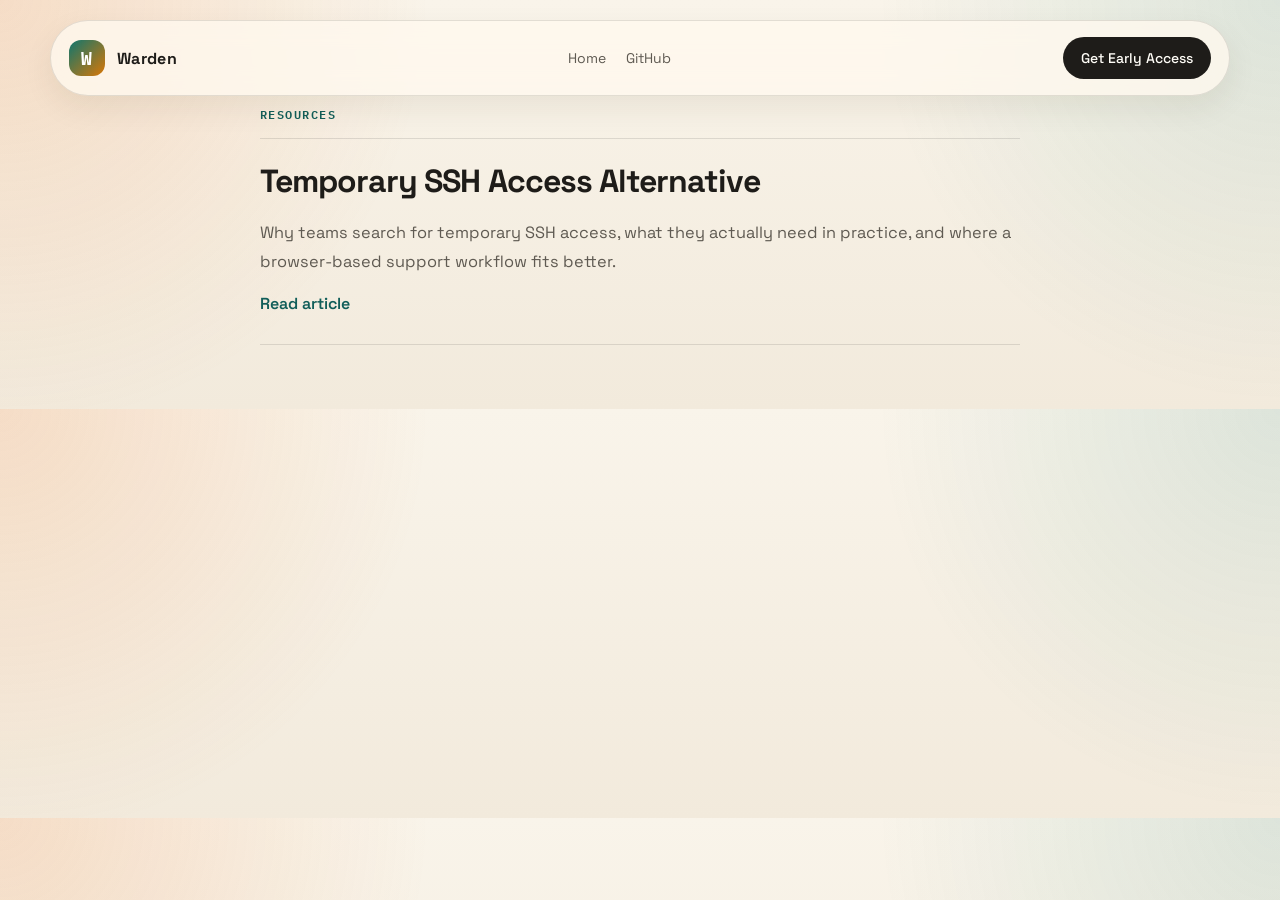
==== landing/resources/index.html @ 4e1c48be "Update landing pages for SEO and resources" ====
<!doctype html>
<html lang="en">
<head>
  <meta charset="utf-8">
  <meta name="viewport" content="width=device-width, initial-scale=1">
  <title>Resources | Warden</title>
  <meta
    name="description"
    content="Technical resources from Warden about remote terminal support and safer alternatives to temporary SSH access.">
  <meta name="robots" content="index,follow">
  <link rel="canonical" href="https://remotewarden.vercel.com/resources/">
  <meta property="og:type" content="website">
  <meta property="og:title" content="Resources | Warden">
  <meta property="og:description" content="Technical resources from Warden about remote terminal support and safer alternatives to temporary SSH access.">
  <meta property="og:url" content="https://remotewarden.vercel.com/resources/">
  <meta property="og:image" content="https://remotewarden.vercel.com/warden-demo-poster.png">
  <meta name="twitter:card" content="summary_large_image">
  <meta name="twitter:title" content="Resources | Warden">
  <meta name="twitter:description" content="Technical resources from Warden about remote terminal support and safer alternatives to temporary SSH access.">
  <meta name="twitter:image" content="https://remotewarden.vercel.com/warden-demo-poster.png">
  <link rel="preconnect" href="https://fonts.googleapis.com">
  <link rel="preconnect" href="https://fonts.gstatic.com" crossorigin>
  <link
    href="https://fonts.googleapis.com/css2?family=IBM+Plex+Mono:wght@400;500;600&family=Space+Grotesk:wght@400;500;700&display=swap"
    rel="stylesheet">
  <link rel="stylesheet" href="../styles.css">
  <script type="application/ld+json">
    {
      "@context": "https://schema.org",
      "@graph": [
        {
          "@type": "CollectionPage",
          "name": "Warden Resources",
          "url": "https://remotewarden.vercel.com/resources/",
          "description": "Technical resources about remote terminal support, SSH alternatives, and safer debugging workflows."
        },
        {
          "@type": "ItemList",
          "itemListElement": [
            {
              "@type": "ListItem",
              "position": 1,
              "url": "https://remotewarden.vercel.com/resources/temporary-ssh-access-alternative.html",
              "name": "Temporary SSH Access Alternative"
            }
          ]
        },
        {
          "@type": "Organization",
          "name": "Warden",
          "url": "https://remotewarden.vercel.com/",
          "sameAs": [
            "https://github.com/AIRemoteWarden/warden"
          ]
        }
      ]
    }
  </script>
</head>
<body>
  <div class="page-shell">
    <header class="site-header">
      <a class="brand" href="../index.html">
        <span class="brand-mark">W</span>
        <span>Warden</span>
      </a>
      <nav class="site-nav" aria-label="Primary">
        <a href="../index.html">Home</a>
        <a href="https://github.com/AIRemoteWarden/warden">GitHub</a>
      </nav>
      <a class="nav-cta" href="https://forms.gle/9SvjdmgCitrLMA9J7">Get Early Access</a>
    </header>

    <main id="top">
      <section class="resource-listing" id="library">
        <div class="resource-list-heading">Resources</div>
        <article class="resource-article">
          <h2><a href="temporary-ssh-access-alternative.html">Temporary SSH Access Alternative</a></h2>
          <p>Why teams search for temporary SSH access, what they actually need in practice, and where a browser-based support workflow fits better.</p>
          <a class="resource-article-link" href="temporary-ssh-access-alternative.html">Read article</a>
        </article>
      </section>
    </main>
  </div>
</body>
</html>
---- landing/styles.css ----
:root {
  --bg: #f5efe4;
  --paper: rgba(255, 252, 246, 0.82);
  --panel: #fffaf1;
  --ink: #1e1c19;
  --muted: #5f5a52;
  --line: rgba(30, 28, 25, 0.12);
  --accent: #0f766e;
  --accent-strong: #115e59;
  --accent-soft: rgba(15, 118, 110, 0.12);
  --warn: #b45309;
  --shadow: 0 28px 80px rgba(66, 45, 11, 0.12);
  --radius-lg: 28px;
  --radius-md: 20px;
  --radius-sm: 14px;
}

* {
  box-sizing: border-box;
}

html {
  scroll-behavior: smooth;
}

body {
  margin: 0;
  color: var(--ink);
  font-family: "Space Grotesk", "Segoe UI", sans-serif;
  background:
    radial-gradient(circle at top left, rgba(229, 115, 37, 0.18), transparent 32%),
    radial-gradient(circle at top right, rgba(15, 118, 110, 0.12), transparent 30%),
    linear-gradient(180deg, #f9f4ea 0%, #f2eadc 100%);
}

a {
  color: inherit;
  text-decoration: none;
}

.page-shell {
  width: min(1180px, calc(100vw - 32px));
  margin: 0 auto;
  padding: 20px 0 64px;
}

.site-header {
  position: sticky;
  top: 16px;
  z-index: 10;
  display: flex;
  align-items: center;
  justify-content: space-between;
  gap: 20px;
  padding: 16px 18px;
  border: 1px solid var(--line);
  border-radius: 999px;
  background: rgba(255, 249, 239, 0.78);
  box-shadow: 0 12px 30px rgba(66, 45, 11, 0.08);
  backdrop-filter: blur(12px);
}

.brand {
  display: inline-flex;
  align-items: center;
  gap: 12px;
  font-weight: 700;
  letter-spacing: 0.02em;
}

.brand-mark {
  width: 36px;
  height: 36px;
  display: inline-grid;
  place-items: center;
  border-radius: 12px;
  background: linear-gradient(135deg, #0f766e, #d97706);
  color: #fff;
  font-family: "IBM Plex Mono", monospace;
  font-size: 18px;
}

.site-nav {
  display: inline-flex;
  align-items: center;
  gap: 20px;
  color: var(--muted);
  font-size: 14px;
}

.nav-cta {
  padding: 12px 18px;
  border-radius: 999px;
  background: var(--ink);
  color: #fffdf7;
  font-size: 14px;
  font-weight: 500;
}

.hero {
  display: grid;
  grid-template-columns: minmax(0, 1.08fr) minmax(320px, 0.92fr);
  gap: 28px;
  align-items: start;
  padding: 72px 0 44px;
}

.hero-intro {
  grid-column: 1 / -1;
  max-width: 860px;
}

.eyebrow {
  display: inline-flex;
  align-items: center;
  gap: 8px;
  margin-bottom: 18px;
  font-family: "IBM Plex Mono", monospace;
  font-size: 12px;
  font-weight: 600;
  letter-spacing: 0.12em;
  text-transform: uppercase;
  color: var(--accent-strong);
}

.hero h1,
.section-heading h2,
.cta-panel h2 {
  margin: 0;
  letter-spacing: -0.04em;
  line-height: 0.98;
}

.hero h1 {
  max-width: none;
  font-size: clamp(3.2rem, 9vw, 6.6rem);
}

.hero-text {
  max-width: 58ch;
  margin: 26px 0 0;
  color: var(--muted);
  font-size: 1.08rem;
  line-height: 1.75;
}

.hero-actions,
.cta-actions {
  display: flex;
  flex-wrap: wrap;
  gap: 14px;
  margin-top: 28px;
}

.button {
  display: inline-flex;
  align-items: center;
  justify-content: center;
  min-height: 52px;
  padding: 0 22px;
  border-radius: 999px;
  font-weight: 600;
}

.button-primary {
  background: var(--accent);
  color: #f6f3ea;
  box-shadow: 0 18px 40px rgba(15, 118, 110, 0.2);
}

.button-secondary {
  border: 1px solid var(--line);
  background: rgba(255, 250, 241, 0.64);
}

.signal-list {
  display: grid;
  gap: 10px;
  margin: 28px 0 0;
  padding: 0;
  list-style: none;
  color: var(--muted);
}

.signal-list li {
  position: relative;
  padding-left: 24px;
}

.signal-list li::before {
  content: "";
  position: absolute;
  left: 0;
  top: 10px;
  width: 10px;
  height: 10px;
  border-radius: 999px;
  background: linear-gradient(135deg, var(--accent), #d97706);
}

.hero-panel,
.info-card,
.step-card,
.security-card,
.audience-card,
.faq-item,
.cta-panel {
  border: 1px solid var(--line);
  border-radius: var(--radius-lg);
  background: var(--paper);
  box-shadow: var(--shadow);
}

.hero-panel {
  padding: 22px;
  background:
    linear-gradient(180deg, rgba(255, 248, 236, 0.92), rgba(254, 251, 244, 0.78)),
    linear-gradient(135deg, rgba(15, 118, 110, 0.06), rgba(217, 119, 6, 0.08));
}

.panel-topbar {
  display: flex;
  gap: 10px;
  margin-bottom: 16px;
}

.panel-pill {
  padding: 8px 12px;
  border-radius: 999px;
  background: rgba(30, 28, 25, 0.07);
  font-family: "IBM Plex Mono", monospace;
  font-size: 12px;
}

.panel-pill-accent {
  background: var(--accent-soft);
  color: var(--accent-strong);
}

.demo-video {
  display: block;
  width: 100%;
  border: 1px solid rgba(30, 28, 25, 0.1);
  border-radius: 22px;
  background: #181511;
  box-shadow: inset 0 1px 0 rgba(255, 255, 255, 0.04);
  aspect-ratio: 16 / 10;
  object-fit: cover;
}

.demo-footnote,
.cta-note {
  margin: 14px 0 0;
  color: var(--muted);
  font-size: 14px;
  line-height: 1.6;
}

.trust-strip {
  display: grid;
  grid-template-columns: repeat(3, minmax(0, 1fr));
  gap: 12px;
  margin: 8px 0 56px;
}

.trust-strip div {
  padding: 18px 20px;
  border: 1px solid var(--line);
  border-radius: var(--radius-md);
  background: rgba(255, 252, 246, 0.58);
  font-family: "IBM Plex Mono", monospace;
  font-size: 13px;
  color: var(--muted);
}

.section-grid,
.comparison-section,
.workflow-section,
.security-section,
.audience-section,
.faq-section,
.cta-section {
  margin-top: 66px;
}

.section-heading {
  display: grid;
  gap: 12px;
  margin-bottom: 28px;
}

.section-heading h2,
.cta-panel h2 {
  max-width: 12ch;
  font-size: clamp(2.2rem, 6vw, 4.4rem);
}

.section-heading.narrow h2 {
  max-width: 13ch;
}

.faq-heading {
  margin-bottom: 22px;
}

.faq-heading h2 {
  max-width: none;
  font-size: clamp(3rem, 8vw, 5.8rem);
}

.card-grid,
.workflow-grid,
.security-grid,
.audience-grid,
.faq-list {
  display: grid;
  gap: 18px;
}

.card-grid {
  grid-template-columns: repeat(2, minmax(0, 1fr));
}

.workflow-grid {
  grid-template-columns: repeat(3, minmax(0, 1fr));
}

.security-grid,
.audience-grid {
  grid-template-columns: repeat(2, minmax(0, 1fr));
}

.info-card,
.step-card,
.security-card,
.audience-card,
.faq-item {
  padding: 24px;
}

.info-card h3,
.step-card h3,
.audience-card h3,
.faq-item h3 {
  margin: 0 0 12px;
  font-size: 1.2rem;
}

.info-card p,
.step-card p,
.security-card p,
.audience-card p,
.faq-item p,
.cta-panel p {
  margin: 0;
  color: var(--muted);
  line-height: 1.75;
}

.comparison-table {
  overflow: hidden;
  border: 1px solid var(--line);
  border-radius: var(--radius-lg);
  background: rgba(255, 252, 246, 0.7);
  box-shadow: var(--shadow);
}

.comparison-row {
  display: grid;
  grid-template-columns: 1.15fr 1fr 1fr;
}

.comparison-row > div {
  padding: 18px 20px;
  border-top: 1px solid var(--line);
  color: var(--muted);
  line-height: 1.65;
}

.comparison-row > div:first-child {
  color: var(--ink);
  font-weight: 600;
}

.comparison-header > div {
  border-top: none;
  font-family: "IBM Plex Mono", monospace;
  font-size: 12px;
  letter-spacing: 0.08em;
  text-transform: uppercase;
  color: var(--accent-strong);
}

.comparison-highlight {
  background: linear-gradient(90deg, rgba(15, 118, 110, 0.08), rgba(217, 119, 6, 0.06));
}

.step-index,
.security-label {
  display: inline-flex;
  margin-bottom: 16px;
  padding: 8px 12px;
  border-radius: 999px;
  background: var(--accent-soft);
  color: var(--accent-strong);
  font-family: "IBM Plex Mono", monospace;
  font-size: 12px;
  letter-spacing: 0.08em;
  text-transform: uppercase;
}

.cta-panel {
  padding: 34px;
  background:
    radial-gradient(circle at top right, rgba(15, 118, 110, 0.14), transparent 32%),
    radial-gradient(circle at bottom left, rgba(217, 119, 6, 0.12), transparent 28%),
    rgba(255, 251, 244, 0.85);
}

.resource-home,
.resource-listing,
.resource-note {
  width: min(760px, 100%);
  margin: 0 auto;
}

.resource-home {
  padding: 72px 0 28px;
}

.resource-home h1 {
  margin: 0;
  font-size: clamp(2rem, 5vw, 3.4rem);
  letter-spacing: -0.03em;
  line-height: 1.05;
}

.resource-home p,
.resource-article p,
.resource-note p {
  margin: 18px 0 0;
  color: var(--muted);
  font-size: 1.02rem;
  line-height: 1.8;
}

.resource-listing {
  padding: 8px 0 0;
}

.resource-list-heading {
  padding-bottom: 14px;
  border-bottom: 1px solid var(--line);
  font-family: "IBM Plex Mono", monospace;
  font-size: 12px;
  font-weight: 600;
  letter-spacing: 0.12em;
  text-transform: uppercase;
  color: var(--accent-strong);
}

.resource-article {
  padding: 24px 0 30px;
  border-bottom: 1px solid var(--line);
}

.resource-article h2 {
  margin: 0;
  font-size: clamp(1.5rem, 3vw, 2rem);
  letter-spacing: -0.03em;
  line-height: 1.15;
}

.resource-article-link {
  display: inline-flex;
  margin-top: 16px;
  color: var(--accent-strong);
  font-weight: 600;
}

.resource-note {
  padding-top: 24px;
}

.article-shell {
  width: min(760px, 100%);
  margin: 0 auto;
  padding: 64px 0 24px;
}

.article-header {
  padding-bottom: 28px;
  border-bottom: 1px solid var(--line);
}

.article-header h1 {
  margin: 0;
  font-size: clamp(2rem, 5vw, 3.2rem);
  letter-spacing: -0.03em;
  line-height: 1.05;
}

.article-dek,
.article-section p,
.article-list,
.article-footer p {
  color: var(--muted);
  font-size: 1.02rem;
  line-height: 1.8;
}

.article-dek {
  margin: 18px 0 0;
}

.article-section {
  padding-top: 30px;
}

.article-section h2,
.article-section h3 {
  margin: 0;
  letter-spacing: -0.02em;
  line-height: 1.2;
}

.article-section h2 {
  font-size: clamp(1.5rem, 3vw, 2rem);
}

.article-section h3 {
  margin-top: 24px;
  font-size: 1.15rem;
}

.article-section p {
  margin: 14px 0 0;
}

.article-list {
  margin: 14px 0 0;
  padding-left: 20px;
}

.article-list li + li {
  margin-top: 10px;
}

.article-callout {
  margin-top: 18px;
  padding: 18px 20px;
  border: 1px solid var(--line);
  border-radius: var(--radius-md);
  background: rgba(255, 252, 246, 0.72);
}

.article-callout p {
  margin: 0;
}

.article-table {
  margin-top: 18px;
  overflow: hidden;
  border: 1px solid var(--line);
  border-radius: var(--radius-lg);
  background: rgba(255, 252, 246, 0.7);
  box-shadow: var(--shadow);
}

.article-footer {
  padding-top: 34px;
  border-top: 1px solid var(--line);
  margin-top: 36px;
}

.article-footer p {
  margin: 0;
}

.article-footer-actions {
  display: flex;
  flex-wrap: wrap;
  gap: 14px;
  margin-top: 22px;
}

@media (max-width: 1024px) {
  .site-header {
    border-radius: 28px;
    flex-wrap: wrap;
    justify-content: center;
  }

  .hero,
  .card-grid,
  .workflow-grid,
  .security-grid,
  .audience-grid,
  .trust-strip,
  .comparison-row {
    grid-template-columns: 1fr;
  }

  .hero {
    padding-top: 42px;
  }

  .hero h1,
  .section-heading h2,
  .cta-panel h2 {
    max-width: none;
  }

  .article-shell {
    padding-top: 44px;
  }
}

@media (max-width: 720px) {
  .page-shell {
    width: min(100vw - 20px, 1180px);
    padding-top: 10px;
  }

  .site-header {
    position: static;
    gap: 16px;
    padding: 18px;
  }

  .site-nav {
    flex-wrap: wrap;
    justify-content: center;
  }

  .hero-panel,
  .info-card,
  .step-card,
  .security-card,
  .audience-card,
  .faq-item,
  .cta-panel {
    border-radius: 22px;
  }

  .button,
  .nav-cta {
    width: 100%;
  }
}
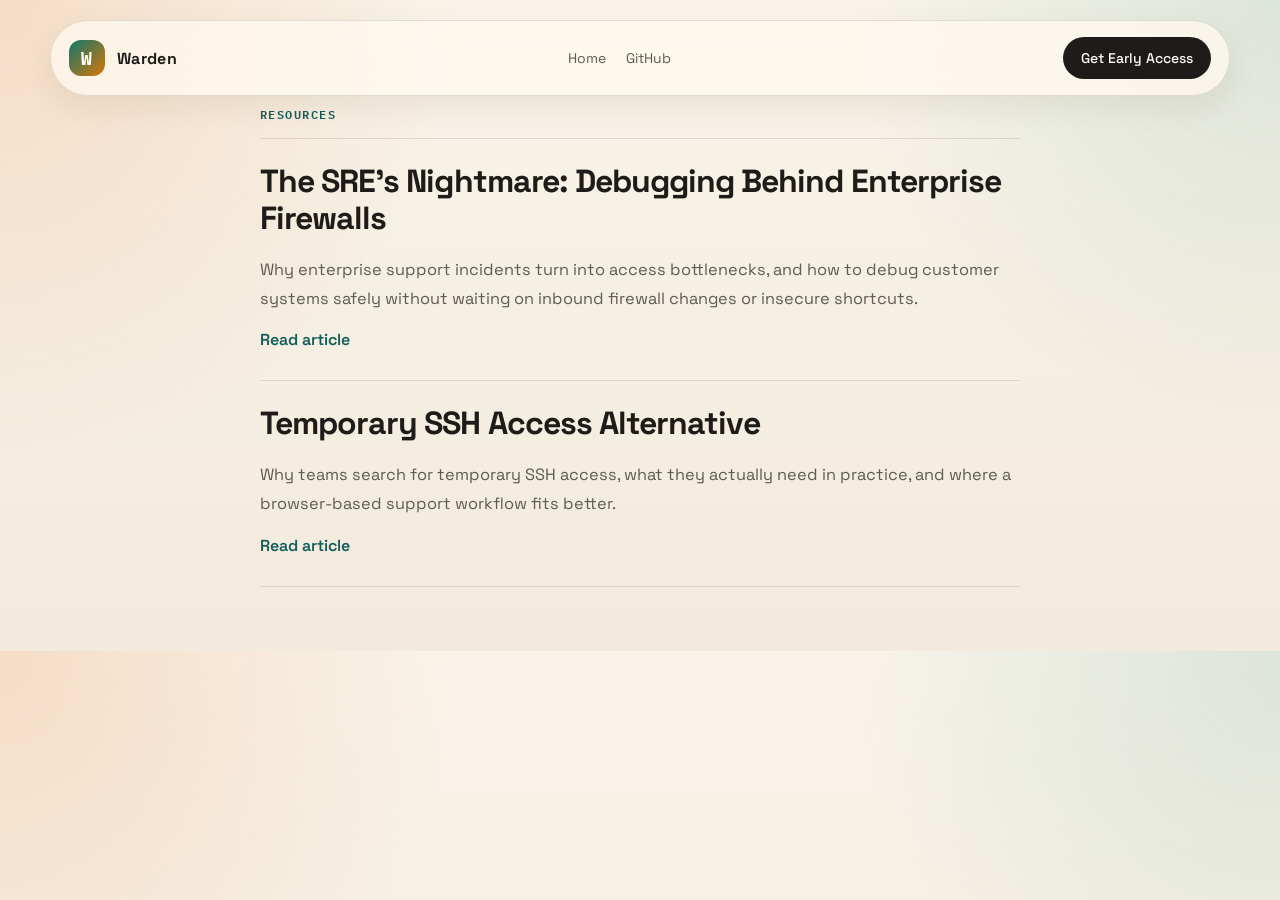
==== commit 2518f082: "Add enterprise firewall debugging resource" ====
--- a/landing/resources/index.html
+++ b/landing/resources/index.html
@@ -40,6 +40,12 @@
             {
               "@type": "ListItem",
               "position": 1,
+              "url": "https://remotewarden.vercel.com/resources/debugging-behind-enterprise-firewalls.html",
+              "name": "The SRE's Nightmare: Debugging Behind Enterprise Firewalls"
+            },
+            {
+              "@type": "ListItem",
+              "position": 2,
               "url": "https://remotewarden.vercel.com/resources/temporary-ssh-access-alternative.html",
               "name": "Temporary SSH Access Alternative"
             }
@@ -75,6 +81,11 @@
       <section class="resource-listing" id="library">
         <div class="resource-list-heading">Resources</div>
         <article class="resource-article">
+          <h2><a href="debugging-behind-enterprise-firewalls.html">The SRE's Nightmare: Debugging Behind Enterprise Firewalls</a></h2>
+          <p>Why enterprise support incidents turn into access bottlenecks, and how to debug customer systems safely without waiting on inbound firewall changes or insecure shortcuts.</p>
+          <a class="resource-article-link" href="debugging-behind-enterprise-firewalls.html">Read article</a>
+        </article>
+        <article class="resource-article">
           <h2><a href="temporary-ssh-access-alternative.html">Temporary SSH Access Alternative</a></h2>
           <p>Why teams search for temporary SSH access, what they actually need in practice, and where a browser-based support workflow fits better.</p>
           <a class="resource-article-link" href="temporary-ssh-access-alternative.html">Read article</a>
--- a/landing/styles.css
+++ b/landing/styles.css
@@ -511,6 +511,11 @@
 
 .article-dek {
   margin: 18px 0 0;
+  max-width: 62ch;
+  font-size: 0.94rem;
+  line-height: 1.7;
+  font-weight: 500;
+  letter-spacing: 0.01em;
 }
 
 .article-section {
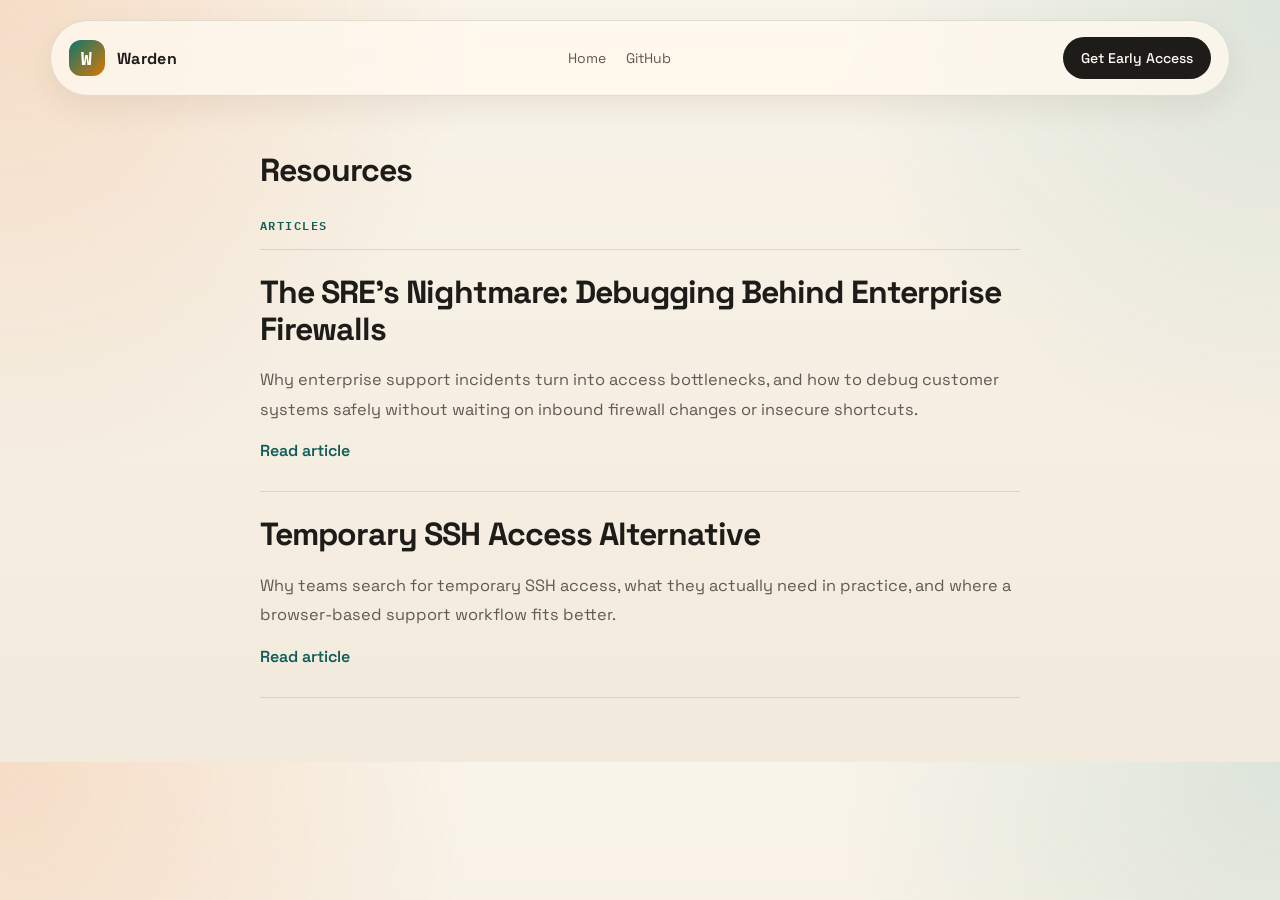
==== commit 6aa55286: "Add H1 to resources index" ====
--- a/landing/resources/index.html
+++ b/landing/resources/index.html
@@ -8,16 +8,16 @@
     name="description"
     content="Technical resources from Warden about remote terminal support and safer alternatives to temporary SSH access.">
   <meta name="robots" content="index,follow">
-  <link rel="canonical" href="https://remotewarden.vercel.com/resources/">
+  <link rel="canonical" href="https://remotewarden.vercel.app/resources/">
   <meta property="og:type" content="website">
   <meta property="og:title" content="Resources | Warden">
   <meta property="og:description" content="Technical resources from Warden about remote terminal support and safer alternatives to temporary SSH access.">
-  <meta property="og:url" content="https://remotewarden.vercel.com/resources/">
-  <meta property="og:image" content="https://remotewarden.vercel.com/warden-demo-poster.png">
+  <meta property="og:url" content="https://remotewarden.vercel.app/resources/">
+  <meta property="og:image" content="https://remotewarden.vercel.app/warden-demo-poster.png">
   <meta name="twitter:card" content="summary_large_image">
   <meta name="twitter:title" content="Resources | Warden">
   <meta name="twitter:description" content="Technical resources from Warden about remote terminal support and safer alternatives to temporary SSH access.">
-  <meta name="twitter:image" content="https://remotewarden.vercel.com/warden-demo-poster.png">
+  <meta name="twitter:image" content="https://remotewarden.vercel.app/warden-demo-poster.png">
   <link rel="preconnect" href="https://fonts.googleapis.com">
   <link rel="preconnect" href="https://fonts.gstatic.com" crossorigin>
   <link
@@ -31,7 +31,7 @@
         {
           "@type": "CollectionPage",
           "name": "Warden Resources",
-          "url": "https://remotewarden.vercel.com/resources/",
+          "url": "https://remotewarden.vercel.app/resources/",
           "description": "Technical resources about remote terminal support, SSH alternatives, and safer debugging workflows."
         },
         {
@@ -40,13 +40,13 @@
             {
               "@type": "ListItem",
               "position": 1,
-              "url": "https://remotewarden.vercel.com/resources/debugging-behind-enterprise-firewalls.html",
+              "url": "https://remotewarden.vercel.app/resources/debugging-behind-enterprise-firewalls.html",
               "name": "The SRE's Nightmare: Debugging Behind Enterprise Firewalls"
             },
             {
               "@type": "ListItem",
               "position": 2,
-              "url": "https://remotewarden.vercel.com/resources/temporary-ssh-access-alternative.html",
+              "url": "https://remotewarden.vercel.app/resources/temporary-ssh-access-alternative.html",
               "name": "Temporary SSH Access Alternative"
             }
           ]
@@ -54,7 +54,7 @@
         {
           "@type": "Organization",
           "name": "Warden",
-          "url": "https://remotewarden.vercel.com/",
+          "url": "https://remotewarden.vercel.app/",
           "sameAs": [
             "https://github.com/AIRemoteWarden/warden"
           ]
@@ -78,8 +78,12 @@
     </header>
 
     <main id="top">
+      <section class="resource-home">
+        <h1>Resources</h1>
+      </section>
+
       <section class="resource-listing" id="library">
-        <div class="resource-list-heading">Resources</div>
+        <div class="resource-list-heading">Articles</div>
         <article class="resource-article">
           <h2><a href="debugging-behind-enterprise-firewalls.html">The SRE's Nightmare: Debugging Behind Enterprise Firewalls</a></h2>
           <p>Why enterprise support incidents turn into access bottlenecks, and how to debug customer systems safely without waiting on inbound firewall changes or insecure shortcuts.</p>
--- a/landing/styles.css
+++ b/landing/styles.css
@@ -425,14 +425,14 @@
 }
 
 .resource-home {
-  padding: 72px 0 28px;
+  padding: 56px 0 18px;
 }
 
 .resource-home h1 {
   margin: 0;
-  font-size: clamp(2rem, 5vw, 3.4rem);
+  font-size: clamp(1.5rem, 3vw, 2rem);
   letter-spacing: -0.03em;
-  line-height: 1.05;
+  line-height: 1.15;
 }
 
 .resource-home p,
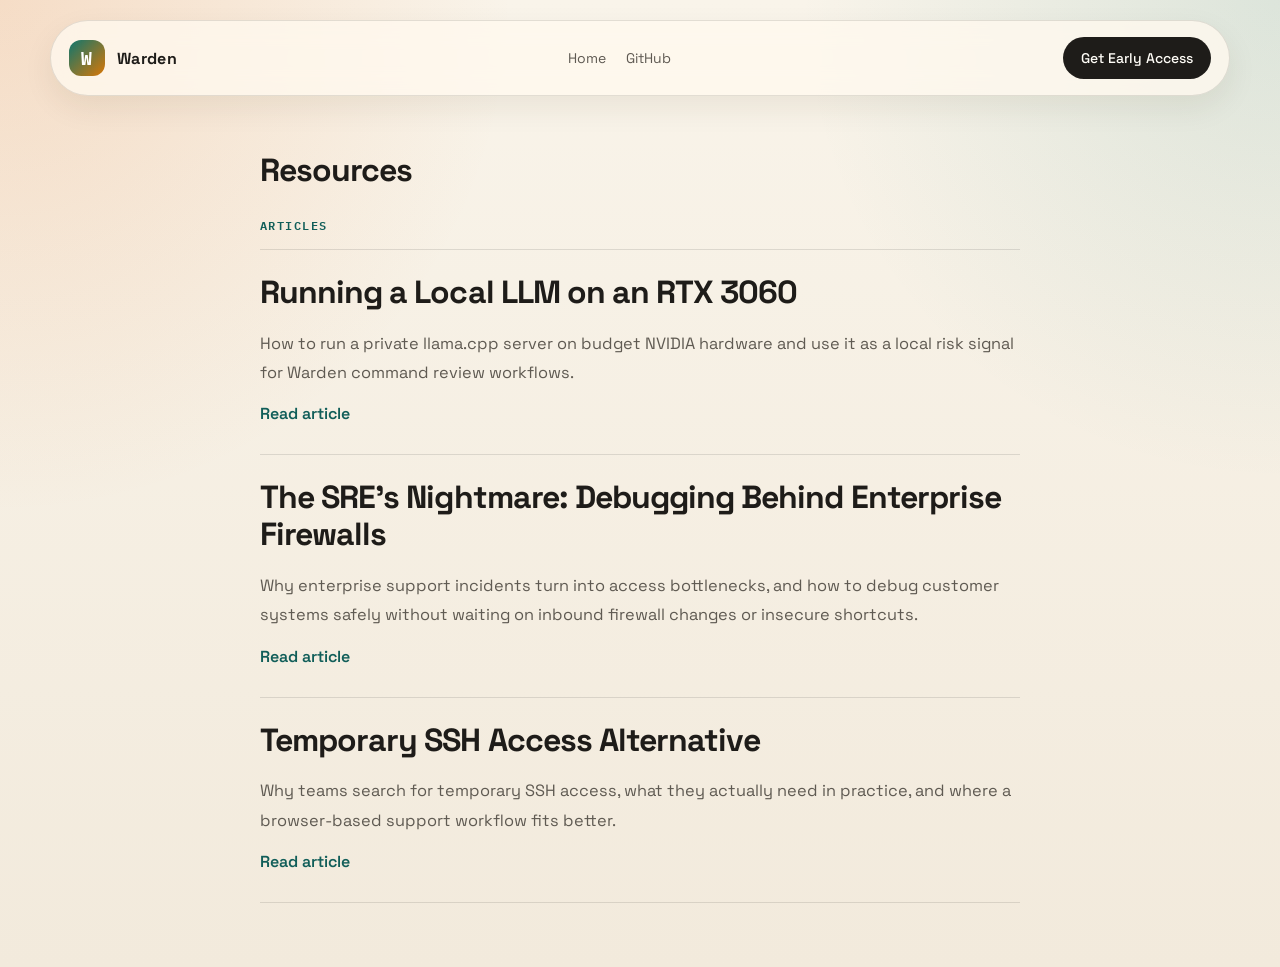
==== commit ad92fe7a: "Add local LLM RTX 3060 resource" ====
--- a/landing/resources/index.html
+++ b/landing/resources/index.html
@@ -6,17 +6,17 @@
   <title>Resources | Warden</title>
   <meta
     name="description"
-    content="Technical resources from Warden about remote terminal support and safer alternatives to temporary SSH access.">
+    content="Technical resources from Warden about remote terminal support, local LLM command review, and safer alternatives to temporary SSH access.">
   <meta name="robots" content="index,follow">
   <link rel="canonical" href="https://remotewarden.vercel.app/resources/">
   <meta property="og:type" content="website">
   <meta property="og:title" content="Resources | Warden">
-  <meta property="og:description" content="Technical resources from Warden about remote terminal support and safer alternatives to temporary SSH access.">
+  <meta property="og:description" content="Technical resources from Warden about remote terminal support, local LLM command review, and safer alternatives to temporary SSH access.">
   <meta property="og:url" content="https://remotewarden.vercel.app/resources/">
   <meta property="og:image" content="https://remotewarden.vercel.app/warden-demo-poster.png">
   <meta name="twitter:card" content="summary_large_image">
   <meta name="twitter:title" content="Resources | Warden">
-  <meta name="twitter:description" content="Technical resources from Warden about remote terminal support and safer alternatives to temporary SSH access.">
+  <meta name="twitter:description" content="Technical resources from Warden about remote terminal support, local LLM command review, and safer alternatives to temporary SSH access.">
   <meta name="twitter:image" content="https://remotewarden.vercel.app/warden-demo-poster.png">
   <link rel="preconnect" href="https://fonts.googleapis.com">
   <link rel="preconnect" href="https://fonts.gstatic.com" crossorigin>
@@ -32,7 +32,7 @@
           "@type": "CollectionPage",
           "name": "Warden Resources",
           "url": "https://remotewarden.vercel.app/resources/",
-          "description": "Technical resources about remote terminal support, SSH alternatives, and safer debugging workflows."
+          "description": "Technical resources about remote terminal support, SSH alternatives, local LLM command review, and safer debugging workflows."
         },
         {
           "@type": "ItemList",
@@ -40,12 +40,18 @@
             {
               "@type": "ListItem",
               "position": 1,
+              "url": "https://remotewarden.vercel.app/resources/local-llm-rtx-3060-warden.html",
+              "name": "Running a Local LLM on an RTX 3060"
+            },
+            {
+              "@type": "ListItem",
+              "position": 2,
               "url": "https://remotewarden.vercel.app/resources/debugging-behind-enterprise-firewalls.html",
               "name": "The SRE's Nightmare: Debugging Behind Enterprise Firewalls"
             },
             {
               "@type": "ListItem",
-              "position": 2,
+              "position": 3,
               "url": "https://remotewarden.vercel.app/resources/temporary-ssh-access-alternative.html",
               "name": "Temporary SSH Access Alternative"
             }
@@ -85,6 +91,11 @@
       <section class="resource-listing" id="library">
         <div class="resource-list-heading">Articles</div>
         <article class="resource-article">
+          <h2><a href="local-llm-rtx-3060-warden.html">Running a Local LLM on an RTX 3060</a></h2>
+          <p>How to run a private llama.cpp server on budget NVIDIA hardware and use it as a local risk signal for Warden command review workflows.</p>
+          <a class="resource-article-link" href="local-llm-rtx-3060-warden.html">Read article</a>
+        </article>
+        <article class="resource-article">
           <h2><a href="debugging-behind-enterprise-firewalls.html">The SRE's Nightmare: Debugging Behind Enterprise Firewalls</a></h2>
           <p>Why enterprise support incidents turn into access bottlenecks, and how to debug customer systems safely without waiting on inbound firewall changes or insecure shortcuts.</p>
           <a class="resource-article-link" href="debugging-behind-enterprise-firewalls.html">Read article</a>
--- a/landing/styles.css
+++ b/landing/styles.css
@@ -551,6 +551,23 @@
   margin-top: 10px;
 }
 
+.article-section code {
+  font-family: "IBM Plex Mono", monospace;
+}
+
+.article-code {
+  margin: 16px 0 0;
+  padding: 16px;
+  overflow-x: auto;
+  border: 1px solid var(--line);
+  border-radius: var(--radius-sm);
+  background: rgba(30, 28, 25, 0.92);
+  color: #fffaf1;
+  font-family: "IBM Plex Mono", monospace;
+  font-size: 0.86rem;
+  line-height: 1.65;
+}
+
 .article-callout {
   margin-top: 18px;
   padding: 18px 20px;
